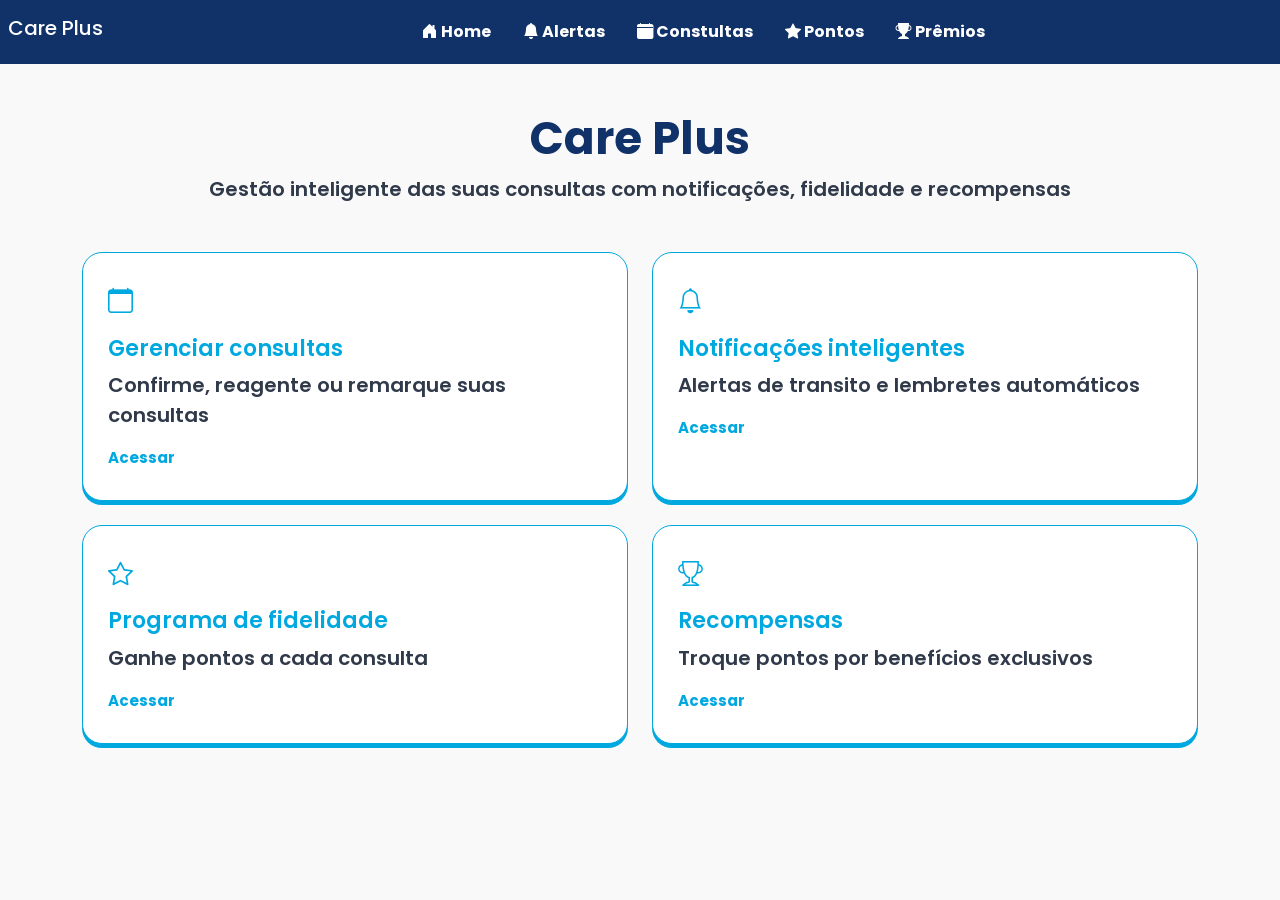
==== index.html @ d38d8cf7 "Tela de home do projeto" ====
<!DOCTYPE html>
<html lang="pt-br">

<head>
  <meta charset="UTF-8">
  <meta name="viewport" content="width=device-width, initial-scale=1.0">
  <title>Care Plus</title>
  <link href="https://cdn.jsdelivr.net/npm/bootstrap@5.3.3/dist/css/bootstrap.min.css" rel="stylesheet">
  <link rel="stylesheet" href="https://cdn.jsdelivr.net/npm/bootstrap-icons@1.11.3/font/bootstrap-icons.min.css">
  <link rel="stylesheet" href="./assets/css/style.css">
  <link rel="preconnect" href="https://fonts.googleapis.com">
  <link rel="preconnect" href="https://fonts.gstatic.com" crossorigin>
  <link
    href="https://fonts.googleapis.com/css2?family=Poppins:ital,wght@0,100;0,200;0,300;0,400;0,500;0,600;0,700;0,800;0,900;1,100;1,200;1,300;1,400;1,500;1,600;1,700;1,800;1,900&family=Roboto:ital,wght@0,100..900;1,100..900&display=swap"
    rel="stylesheet">
</head>

<body>

  <nav class="navbar navbar-expand-lg">
    <a class="navbar-brand h1 text-white p-2" href="#">
      Care Plus
    </a>
    <div class="mx-auto">
      <ul class="navbar-nav d-flex flex-row gap-3">
        <li class="nav-item">
          <a href="#" class="nav-link text-white fw-bold">
            <i class="bi bi-house-door-fill"></i>
            Home
          </a>
        </li>
        <li class="nav-item">
          <a href="#" class="nav-link text-white fw-bold">
            <i class="bi bi-bell-fill"></i>
            Alertas
          </a>
        </li>
        <li class="nav-item active">
          <a href="#" class="nav-link text-white fw-bold">
            <i class="bi bi-calendar-fill"></i>
            Constultas
          </a>
        </li>
        <li class="nav-item active">
          <a href="#" class="nav-link text-white fw-bold">
            <i class="bi bi-star-fill"></i>
            Pontos
          </a>
        </li>
        <li class="nav-item active">
          <a href="#" class="nav-link text-white fw-bold">
            <i class="bi bi-trophy-fill"></i>
            Prêmios
          </a>
        </li>
      </ul>

    </div>
  </nav>

  <section id="home">
    <div class="container">
      <div class="text-center mb-5 mt-5">

        <h2>Care Plus</h2>

        <p class="section-description">Gestão inteligente das suas consultas com notificações, fidelidade e recompensas
        </p>

      </div>

      <div class="row g-4">

        <div class="col-12 col-md-6">

          <div class="app-card">
            <i class="app-card-logo bi bi-calendar"></i>
            <h3 class="app-card-tittle">Gerenciar consultas</h3>
            <p class="app-card-description">Confirme, reagente ou remarque suas consultas</p>
            <a href="#" class="app-card-button">Acessar</a>
          </div>

        </div>

        <div class="col-12 col-md-6">

          <div class="app-card ">
            <i class="app-card-logo bi bi-bell"></i>
            <h3 class="app-card-tittle">Notificações inteligentes</h3>
            <p class="app-card-description">Alertas de transito e lembretes automáticos</p>
            <a href="#" class="app-card-button">Acessar</a>
          </div>

        </div>

        <div class="col-12 col-md-6">
          <div class="app-card ">
            <i class="app-card-logo bi bi-star"></i>
            <h3 class="app-card-tittle">Programa de fidelidade</h3>
            <p class="app-card-description">Ganhe pontos a cada consulta</p>
            <a href="#" class="app-card-button">Acessar</a>
          </div>
        </div>

        <div class="col-12 col-md-6">
          <div class="app-card">
            <i class="app-card-logo bi bi-trophy"></i>
            <h3 class="app-card-tittle">Recompensas</h3>
            <p class="app-card-description">Troque pontos por benefícios exclusivos</p>
            <a href="#" class="app-card-button">Acessar</a>
          </div>
        </div>
      </div>
    </div>

  </section>

  <script src="./assets/js/script.js"></script>
</body>

</html>
---- assets/css/style.css ----
:root {
    --primary-color: hsl(195, 100%, 44%);
    --secondary-color: #103269;
    --description-color: #303a4a;
    --back-ground-color : #f9f9f9;
}

body {
    font-family: 'Poppins', sans-serif;
    background-color: var(--back-ground-color);
    height: 100vh;
}

h2 {
    color: var(--secondary-color);
    font-weight: bold;
    font-size: 45px;
}


.navbar {
    background-color: var(--secondary-color);
}


.section-description {
    color: var(--description-color);
    font-size: 20px;
    font-weight: 600;
}

.app-card {
    background-color: white;
    border-radius: 20px;
    border: var(--primary-color) 1px solid ;
    padding: 30px 25px;
    box-shadow: 0 4px var(--primary-color);
    transition: all 0.3s ease;
    height: 100%;
}

.app-card-logo {
    font-size: 25px;
    color: var(--primary-color);
}

.app-card-tittle {
    color: var(--primary-color);
    font-size: 22px;
    font-weight: 600;
    margin-top: 15px;
}

.app-card-description {
    color: var(--description-color);
    font-size: 20px;
    font-weight: 600;
}

.app-card-button {
    color: var(--primary-color);
    font-size: 15px;
    border-radius: 5px;
    text-decoration: none;
    font-weight: bold;
}
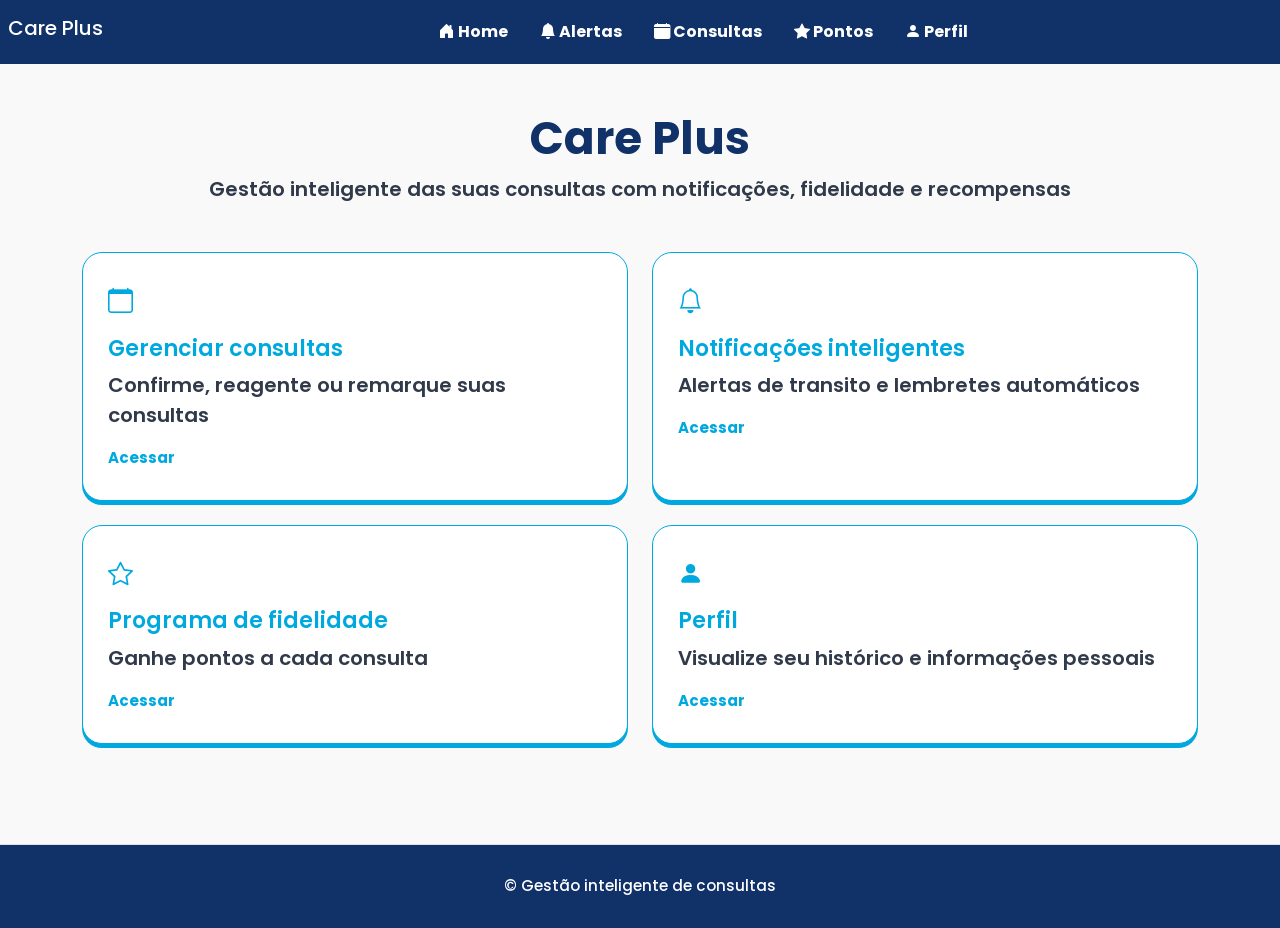
==== commit baf805a9: "Projeto final" ====
--- a/index.html
+++ b/index.html
@@ -4,7 +4,7 @@
 <head>
   <meta charset="UTF-8">
   <meta name="viewport" content="width=device-width, initial-scale=1.0">
-  <title>Care Plus</title>
+  <title>Home</title>
   <link href="https://cdn.jsdelivr.net/npm/bootstrap@5.3.3/dist/css/bootstrap.min.css" rel="stylesheet">
   <link rel="stylesheet" href="https://cdn.jsdelivr.net/npm/bootstrap-icons@1.11.3/font/bootstrap-icons.min.css">
   <link rel="stylesheet" href="./assets/css/style.css">
@@ -18,104 +18,120 @@
 <body>
 
   <nav class="navbar navbar-expand-lg">
-    <a class="navbar-brand h1 text-white p-2" href="#">
+    <a class="navbar-brand h1 text-white p-2" href="../careplus-web/index.html">
       Care Plus
     </a>
+
     <div class="mx-auto">
+
       <ul class="navbar-nav d-flex flex-row gap-3">
+
         <li class="nav-item">
-          <a href="#" class="nav-link text-white fw-bold">
+          <a href="../careplus-web/index.html" class="nav-link text-white fw-bold">
             <i class="bi bi-house-door-fill"></i>
             Home
           </a>
         </li>
+
         <li class="nav-item">
-          <a href="#" class="nav-link text-white fw-bold">
+          <a href="./pages/alertas.html" class="nav-link text-white fw-bold">
             <i class="bi bi-bell-fill"></i>
             Alertas
           </a>
         </li>
-        <li class="nav-item active">
-          <a href="#" class="nav-link text-white fw-bold">
+
+        <li class="nav-item">
+          <a href="../careplus-web/pages/consultas.html" class="nav-link text-white fw-bold">
             <i class="bi bi-calendar-fill"></i>
-            Constultas
+            Consultas
           </a>
         </li>
         <li class="nav-item active">
-          <a href="#" class="nav-link text-white fw-bold">
+          <a href="../careplus-web/pages/pontos.html" class="nav-link text-white fw-bold">
             <i class="bi bi-star-fill"></i>
             Pontos
           </a>
         </li>
         <li class="nav-item active">
-          <a href="#" class="nav-link text-white fw-bold">
-            <i class="bi bi-trophy-fill"></i>
-            Prêmios
+          <a href="../careplus-web/pages/perfil.html" class="nav-link text-white fw-bold">
+            <i class="bi bi-person-fill"></i>
+            Perfil
           </a>
         </li>
+
       </ul>
 
     </div>
   </nav>
 
-  <section id="home">
-    <div class="container">
-      <div class="text-center mb-5 mt-5">
+  <main>
 
-        <h2>Care Plus</h2>
 
-        <p class="section-description">Gestão inteligente das suas consultas com notificações, fidelidade e recompensas
-        </p>
+    <section id="home">
+      <div class="container">
+        <div class="text-center mb-5 mt-5">
 
-      </div>
+          <h2>Care Plus</h2>
 
-      <div class="row g-4">
-
-        <div class="col-12 col-md-6">
-
-          <div class="app-card">
-            <i class="app-card-logo bi bi-calendar"></i>
-            <h3 class="app-card-tittle">Gerenciar consultas</h3>
-            <p class="app-card-description">Confirme, reagente ou remarque suas consultas</p>
-            <a href="#" class="app-card-button">Acessar</a>
-          </div>
+          <p class="section-description">Gestão inteligente das suas consultas com notificações, fidelidade e
+            recompensas</p>
 
         </div>
 
-        <div class="col-12 col-md-6">
+        <div class="row g-4">
 
-          <div class="app-card ">
-            <i class="app-card-logo bi bi-bell"></i>
-            <h3 class="app-card-tittle">Notificações inteligentes</h3>
-            <p class="app-card-description">Alertas de transito e lembretes automáticos</p>
-            <a href="#" class="app-card-button">Acessar</a>
+          <div class="col-12 col-md-6">
+
+            <div class="app-card">
+              <i class="app-card-logo bi bi-calendar"></i>
+              <h3 class="app-card-title">Gerenciar consultas</h3>
+              <p class="app-card-description">Confirme, reagente ou remarque suas consultas</p>
+              <a href="#" class="app-card-button">Acessar</a>
+            </div>
+
           </div>
 
-        </div>
+          <div class="col-12 col-md-6">
 
-        <div class="col-12 col-md-6">
-          <div class="app-card ">
-            <i class="app-card-logo bi bi-star"></i>
-            <h3 class="app-card-tittle">Programa de fidelidade</h3>
-            <p class="app-card-description">Ganhe pontos a cada consulta</p>
-            <a href="#" class="app-card-button">Acessar</a>
+            <div class="app-card ">
+              <i class="app-card-logo bi bi-bell"></i>
+              <h3 class="app-card-title">Notificações inteligentes</h3>
+              <p class="app-card-description">Alertas de transito e lembretes automáticos</p>
+              <a href="../careplus-web/pages/alertas.html" class="app-card-button">Acessar</a>
+            </div>
+
           </div>
-        </div>
 
-        <div class="col-12 col-md-6">
-          <div class="app-card">
-            <i class="app-card-logo bi bi-trophy"></i>
-            <h3 class="app-card-tittle">Recompensas</h3>
-            <p class="app-card-description">Troque pontos por benefícios exclusivos</p>
-            <a href="#" class="app-card-button">Acessar</a>
+          <div class="col-12 col-md-6">
+            <div class="app-card ">
+              <i class="app-card-logo bi bi-star"></i>
+              <h3 class="app-card-title">Programa de fidelidade</h3>
+              <p class="app-card-description">Ganhe pontos a cada consulta</p>
+              <a href="../careplus-web/pages/pontos.html" class="app-card-button">Acessar</a>
+            </div>
+          </div>
+
+          <div class="col-12 col-md-6">
+            <div class="app-card">
+              <i class="app-card-logo bi bi-person-fill"></i>
+              <h3 class="app-card-title">Perfil</h3>
+              <p class="app-card-description">Visualize seu histórico e informações pessoais</p>
+              <a href="../careplus-web/pages/perfil.html" class="app-card-button">Acessar</a>
+            </div>
           </div>
         </div>
       </div>
+
+    </section>
+  </main>
+
+
+  <footer class="app-footer">
+    <div class="container">
+      <p class="footer-text">
+        © Gestão inteligente de consultas</p>
     </div>
-
-  </section>
-
-  <script src="./assets/js/script.js"></script>
+  </footer>
 </body>
 
 </html>
--- a/assets/css/style.css
+++ b/assets/css/style.css
@@ -2,13 +2,20 @@
     --primary-color: hsl(195, 100%, 44%);
     --secondary-color: #103269;
     --description-color: #303a4a;
-    --back-ground-color : #f9f9f9;
+    --back-ground-color: #f9f9f9;
 }
 
 body {
     font-family: 'Poppins', sans-serif;
     background-color: var(--back-ground-color);
     height: 100vh;
+    min-height: 100vh;
+    display: flex;
+    flex-direction: column;
+}
+
+main {
+    flex: 1;
 }
 
 h2 {
@@ -17,11 +24,9 @@
     font-size: 45px;
 }
 
-
 .navbar {
     background-color: var(--secondary-color);
 }
-
 
 .section-description {
     color: var(--description-color);
@@ -32,7 +37,7 @@
 .app-card {
     background-color: white;
     border-radius: 20px;
-    border: var(--primary-color) 1px solid ;
+    border: var(--primary-color) 1px solid;
     padding: 30px 25px;
     box-shadow: 0 4px var(--primary-color);
     transition: all 0.3s ease;
@@ -44,7 +49,7 @@
     color: var(--primary-color);
 }
 
-.app-card-tittle {
+.app-card-title {
     color: var(--primary-color);
     font-size: 22px;
     font-weight: 600;
@@ -63,4 +68,468 @@
     border-radius: 5px;
     text-decoration: none;
     font-weight: bold;
+}
+
+.alerts-container {
+    max-height: 60vh;
+    overflow-y: auto;
+    padding-right: 10px;
+    padding-bottom: 20px;
+}
+
+.alert-danger {
+    border: 1px solid #dc3545;
+    box-shadow: 0 4px #dc3545;
+}
+
+.app-alert-card {
+    padding: 18px 20px;
+}
+
+.alert-danger .app-card-title,
+.alert-danger .app-card-logo {
+    color: #dc3545;
+}
+
+.alert-warning {
+    border: 1px solid #ffc107;
+    box-shadow: 0 4px #ffc107;
+}
+
+.alert-warning .app-card-title,
+.alert-warning .app-card-logo {
+    color: #ffc107;
+}
+
+.alert-sucess {
+    border: 1px solid #008000;
+    box-shadow: 0 4px #008000;
+}
+
+.alert-sucess .app-card-title,
+.alert-sucess .app-card-logo {
+    color: #008000;
+}
+
+.consultas-list {
+    display: flex;
+    flex-direction: column;
+    gap: 20px;
+    padding-bottom: 100px;
+}
+
+.consulta-card {
+    display: flex;
+    justify-content: space-between;
+    align-items: end;
+    background-color: white;
+    border-radius: 20px;
+    border: var(--secondary-color) 1px solid;
+    padding: 30px 25px;
+    box-shadow: 0 4px var(--secondary-color);
+    transition: all 0.3s ease;
+}
+
+.consulta-card-info {
+    display: flex;
+    flex-direction: column;
+    gap: 5px;
+    color: var(--secondary-color);
+}
+
+.consulta-card-actions {
+    display: flex;
+    gap: 10px;
+    flex-wrap: wrap;
+    justify-content: end;
+}
+
+.consulta-btn-confirm {
+    border-color: #22c55e;
+    color: #22c55e;
+}
+
+.consulta-btn-confirm:hover {
+    background: #22c55e;
+    border-color: #22c55e;
+    color: white;
+}
+
+.consulta-btn-remarcar {
+    border-color: #f59e0b;
+    color: #f59e0b;
+}
+
+.consulta-btn-remarcar:hover {
+    background: #f59e0b;
+    border-color: #f59e0b;
+    color: white;
+}
+
+.consulta-btn-rota {
+    background: #0ea5e9;
+    border-color: #0ea5e9;
+}
+
+.consulta-btn-rota:hover {
+    background: #0284c7;
+    border-color: #0284c7;
+}
+
+.consulta-status.confirmed {
+    color: #22c55e;
+    font-weight: bold;
+}
+
+.consulta-status.pending {
+    color: #f59e0b;
+    font-weight: bold;
+}
+
+.consulta-status.canceled {
+    color: #dc3545;
+    font-weight: bold;
+}
+
+#profile {
+    padding: 80px 0;
+    background: #f8f9fa;
+}
+
+.profile-header {
+    background: white;
+    border-radius: 24px;
+    padding: 40px 20px;
+    text-align: center;
+    box-shadow: 0 4px 12px rgba(0, 0, 0, 0.08);
+    margin-top: 20px;
+    margin-bottom: 40px;
+}
+
+.profile-avatar {
+    font-size: 6rem;
+    color: var(--primary-color);
+    margin-bottom: 20px;
+}
+
+.profile-name {
+    font-size: 2rem;
+    font-weight: 700;
+    color: #0d3b66;
+    margin-bottom: 10px;
+}
+
+.profile-email {
+    color: #6c757d;
+    font-size: 1rem;
+    margin-bottom: 20px;
+}
+
+.profile-badge {
+    display: inline-block;
+    background: #e7f1ff;
+    color: var(--primary-color);
+    padding: 10px 20px;
+    border-radius: 999px;
+    font-weight: 600;
+    font-size: 0.95rem;
+}
+
+.profile-card {
+    display: flex;
+    flex-direction: column;
+    justify-content: center;
+    background: white;
+    border-radius: 24px;
+    padding: 30px;
+    box-shadow: 0 4px 12px rgba(0, 0, 0, 0.08);
+    height: 100%;
+}
+
+.profile-card h3 {
+    font-size: 1.3rem;
+    font-weight: 700;
+    color: #0d3b66;
+    margin-bottom: 25px;
+}
+
+.profile-card p {
+    color: #0d3b66;
+    margin-bottom: 25px;
+}
+
+.profile-stat {
+    display: flex;
+    justify-content: space-between;
+    align-items: center;
+    padding: 15px 0;
+    border-bottom: 1px solid #e9ecef;
+}
+
+.profile-stat:last-child {
+    border-bottom: none;
+}
+
+.profile-stat span {
+    color: #6c757d;
+}
+
+.profile-stat strong {
+    font-size: 1.2rem;
+    color: var(--primary-color);
+}
+
+
+.points-card {
+    background: white;
+    color: var(--secondary-color);
+    font-weight: 700;
+    border-radius: 20px;
+    padding: 25px;
+    border: 1px solid #d8e3ee;
+    box-shadow: 0 4px 12px rgba(0, 0, 0, 0.08);
+    margin-bottom: 35px;
+}
+
+.points-info {
+    display: flex;
+    justify-content: space-between;
+    align-items: center;
+    margin-bottom: 15px;
+}
+
+.points-value {
+    color: var(--secondary-color);
+    font-size: 2rem;
+    font-weight: 800;
+}
+
+.progress {
+    height: 10px;
+    border-radius: 999px;
+    overflow: hidden;
+    background: #e6edf5;
+}
+
+.progress-bar {
+    background: var(--primary-color);
+    border-radius: 999px;
+}
+
+.progress-labels {
+    display: flex;
+    justify-content: space-between;
+    margin-top: 10px;
+    font-size: 14px;
+    color: #7b8797;
+    font-weight: 600;
+}
+
+.points-title {
+    color: var(--secondary-color);
+    font-weight: 700;
+    margin-bottom: 20px;
+    font-size: 1.5rem;
+}
+
+.history-card {
+    background: white;
+    border-radius: 20px;
+    padding: 20px;
+    border: 1px solid #d8e3ee;
+    box-shadow: 0 4px 12px rgba(0, 0, 0, 0.08);
+}
+
+.history-item {
+    display: flex;
+    justify-content: space-between;
+    align-items: center;
+    padding: 18px 0;
+    border-bottom: 1px solid #edf2f7;
+}
+
+.history-item:last-child {
+    border-bottom: none;
+}
+
+.history-left {
+    display: flex;
+    gap: 15px;
+    align-items: center;
+}
+
+.history-icon {
+    width: 45px;
+    height: 45px;
+    border-radius: 50%;
+    display: flex;
+    justify-content: center;
+    align-items: center;
+    font-size: 22px;
+    color: white;
+}
+
+.icon-positive {
+    background: #22c55e;
+}
+
+.icon-negative {
+    background: #ef4444;
+}
+
+.history-title {
+    font-weight: 600;
+    color: var(--secondary-color);
+    margin-bottom: 3px;
+}
+
+.history-date {
+    font-size: 13px;
+    color: #8b97a8;
+}
+
+.history-points-positive {
+    color: #22c55e;
+    font-weight: 700;
+}
+
+.history-points-negative {
+    color: #ef4444;
+    font-weight: 700;
+}
+
+
+.rewards-grid {
+    margin-top: 20px;
+}
+
+.reward-card {
+    background: white;
+    border-radius: 18px;
+    padding: 20px;
+    border: 1px solid #d8e3ee;
+    box-shadow: 0 4px 12px rgba(0, 0, 0, 0.08);
+    height: 100%;
+    transition: 0.3s ease;
+}
+
+.reward-icon {
+    font-size: 20px;
+    color: var(--primary-color);
+    margin-bottom: 15px;
+}
+
+.reward-card:hover {
+    transform: translateY(-5px);
+}
+
+
+.reward-title {
+    color: var(--secondary-color);
+    font-weight: 700;
+    font-size: 18px;
+    margin-bottom: 8px;
+}
+
+.reward-description {
+    color: #7b8797;
+    font-size: 14px;
+    margin-bottom: 20px;
+}
+
+.reward-footer {
+    display: flex;
+    justify-content: space-between;
+    align-items: center;
+}
+
+.reward-points {
+    color: var(--primary-color);
+    font-weight: 700;
+    font-size: 14px;
+}
+
+.reward-button {
+    border: 1px solid var(--primary-color);
+    background: transparent;
+    color: var(--primary-color);
+    padding: 6px 18px;
+    border-radius: 999px;
+    font-size: 13px;
+    font-weight: 600;
+    transition: 0.3s ease;
+}
+
+.reward-button:hover {
+    background: var(--primary-color);
+    color: white;
+}
+
+
+@media (max-width: 768px) {
+
+    .profile-header {
+        padding: 30px 20px;
+    }
+
+    .profile-avatar {
+        font-size: 5rem;
+    }
+
+    .profile-name {
+        font-size: 1.6rem;
+    }
+
+    .profile-actions {
+        flex-direction: column;
+    }
+
+    .profile-actions .btn {
+        width: 100%;
+    }
+
+    .page-title {
+        font-size: 2rem;
+    }
+
+    .points-info {
+        flex-direction: column;
+        align-items: start;
+        gap: 10px;
+    }
+
+    .reward-footer {
+        flex-direction: column;
+        align-items: start;
+        gap: 15px;
+    }
+
+    .reward-button {
+        width: 100%;
+    }
+}
+
+.app-footer {
+
+    margin-top: 100px;
+
+    padding: 30px 0;
+
+    background: var(--secondary-color);
+
+    border-top: 1px solid #dee2e6;
+}
+
+
+.footer-text {
+
+    text-align: center;
+
+    margin: 0;
+
+    color: #ffffff;
+
+    font-size: 0.95rem;
+
+    font-weight: 500;
 }
